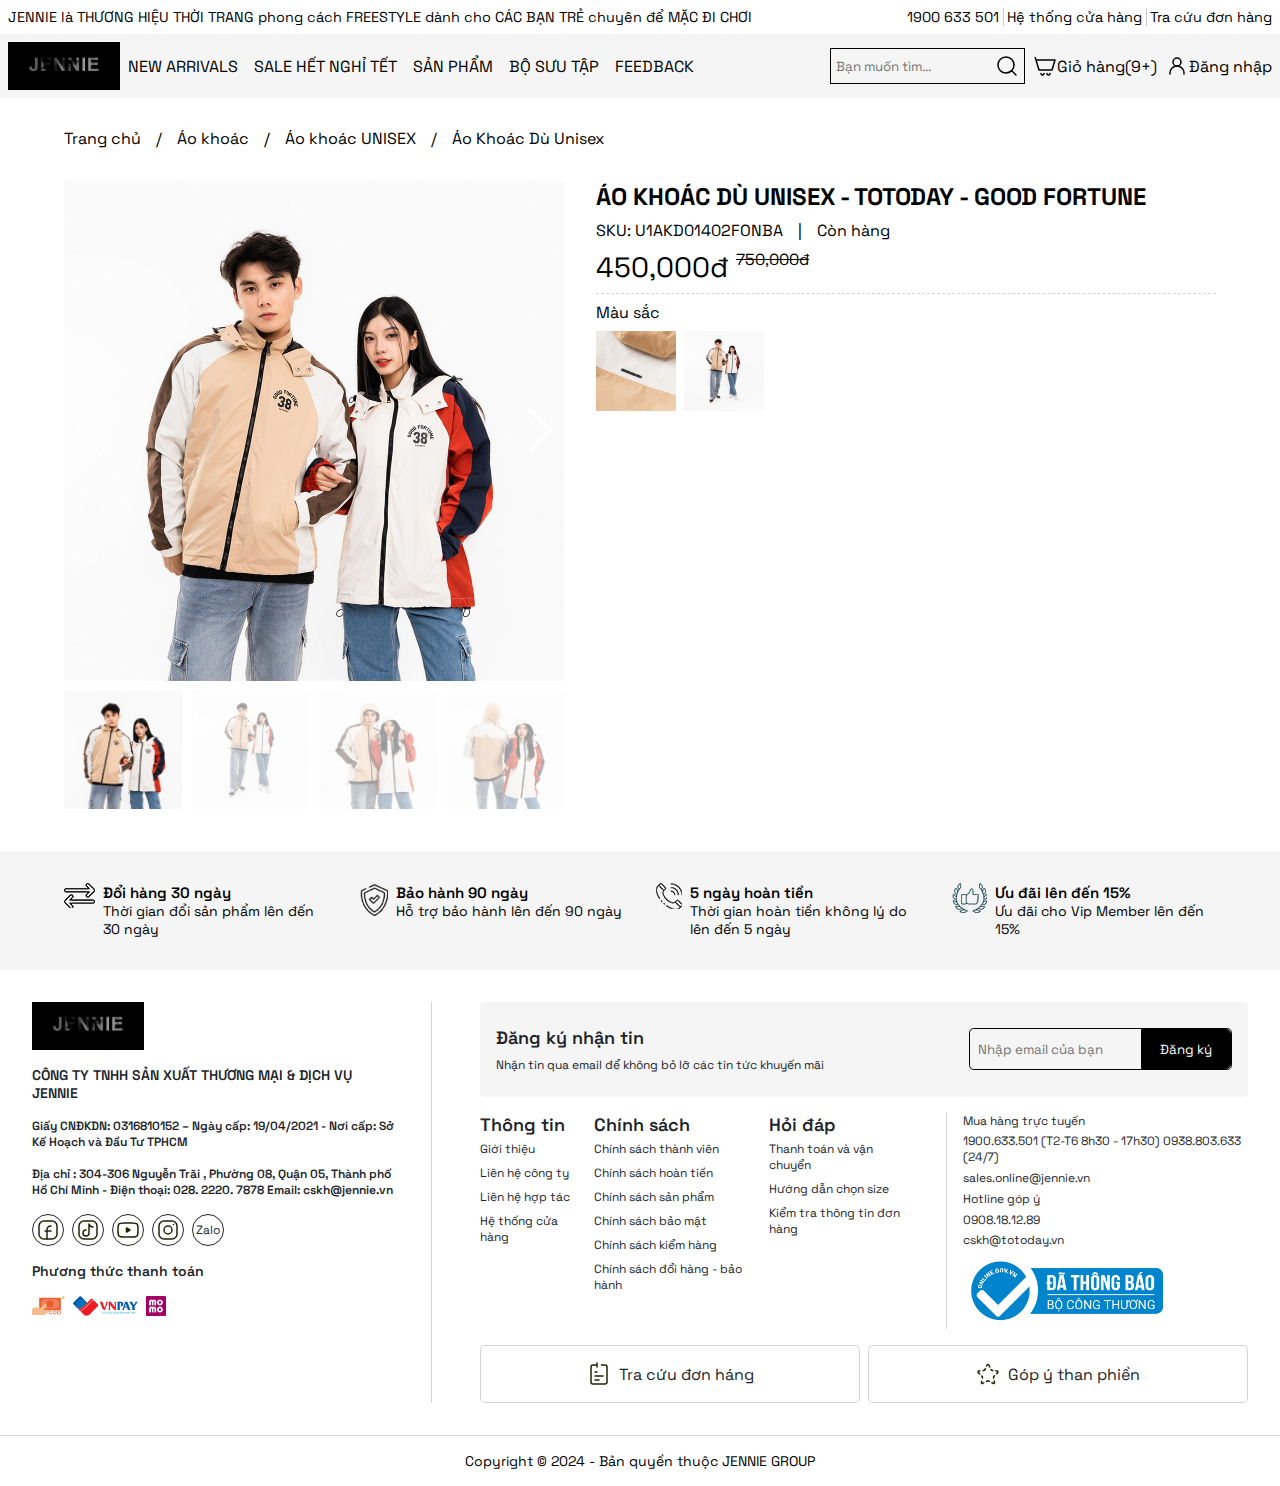
==== views/product.html @ e2b977ab "first commit" ====
<!DOCTYPE html>
<html lang="en">

<head>
    <meta charset="UTF-8">
    <meta name="viewport" content="width=device-width, initial-scale=1.0">
    <title>Sản phẩm</title>
    <link rel="shortcut icon" href="../images/logo.jpg">
    <link href="https://fonts.googleapis.com/css2?family=Space+Grotesk" rel="stylesheet">
    <link rel="stylesheet" href="https://cdn.jsdelivr.net/npm/swiper@11/swiper-bundle.min.css" />
    <link rel="stylesheet" href="../css/product.css">
    <link rel="stylesheet" href="../css/index.css">
</head>

<body>
    <header id="header_container">
        <div id="top_header">
            <p>JENNIE là THƯƠNG HIỆU THỜI TRANG phong cách FREESTYLE dành cho CÁC BẠN TRẺ chuyên để MẶC ĐI CHƠI</p>
            <ul>
                <li>1900 633 501</li>
                <li>Hệ thống cửa hàng</li>
                <li>Tra cứu đơn hàng</li>
            </ul>
        </div>
        <div id="header">
            <div id="left_header">
                <div id="bars_container_mobile">
                    <?xml version="1.0" encoding="UTF-8"?><svg width="24px" height="24px" stroke-width="1.5"
                        viewBox="0 0 24 24" fill="none" xmlns="http://www.w3.org/2000/svg" color="#000000">
                        <path d="M3 5H21" stroke="#000000" stroke-width="1.5" stroke-linecap="round"
                            stroke-linejoin="round"></path>
                        <path d="M3 12H21" stroke="#000000" stroke-width="1.5" stroke-linecap="round"
                            stroke-linejoin="round"></path>
                        <path d="M3 19H21" stroke="#000000" stroke-width="1.5" stroke-linecap="round"
                            stroke-linejoin="round"></path>
                    </svg>
                </div>
                <img class="logo" src="../images/logo.jpg" alt="logo">
                <ul id="menu">
                    <li>NEW ARRIVALS</li>
                    <li>SALE HẾT NGHỈ TẾT</li>
                    <li>SẢN PHẨM</li>
                    <li>BỘ SƯU TẬP</li>
                    <li>FEEDBACK</li>
                </ul>
            </div>
            <div id="right_header">
                <div id="search_container">
                    <input placeholder="Bạn muốn tìm..." />
                    <?xml version="1.0" encoding="UTF-8"?><svg width="24px" height="24px" viewBox="0 0 24 24"
                        stroke-width="1.5" fill="none" xmlns="http://www.w3.org/2000/svg" color="#000000">
                        <path d="M17 17L21 21" stroke="#000000" stroke-width="1.5" stroke-linecap="round"
                            stroke-linejoin="round"></path>
                        <path
                            d="M3 11C3 15.4183 6.58172 19 11 19C13.213 19 15.2161 18.1015 16.6644 16.6493C18.1077 15.2022 19 13.2053 19 11C19 6.58172 15.4183 3 11 3C6.58172 3 3 6.58172 3 11Z"
                            stroke="#000000" stroke-width="1.5" stroke-linecap="round" stroke-linejoin="round"></path>
                    </svg>
                </div>
                <div id="cart_container">
                    <?xml version="1.0" encoding="UTF-8"?><svg width="24px" height="24px" stroke-width="1.5"
                        viewBox="0 0 24 24" fill="none" xmlns="http://www.w3.org/2000/svg" color="#000000">
                        <path d="M3 6H22L19 16H6L3 6ZM3 6L2.25 3.5" stroke="#000000" stroke-width="1.5"
                            stroke-linecap="round" stroke-linejoin="round"></path>
                        <path d="M11 19.5C11 20.3284 10.3284 21 9.5 21C8.67157 21 8 20.3284 8 19.5" stroke="#000000"
                            stroke-width="1.5" stroke-linecap="round" stroke-linejoin="round"></path>
                        <path d="M17 19.5C17 20.3284 16.3284 21 15.5 21C14.6716 21 14 20.3284 14 19.5" stroke="#000000"
                            stroke-width="1.5" stroke-linecap="round" stroke-linejoin="round"></path>
                    </svg>
                    <p>Giỏ hàng</p>
                    <span>(9+)</span>
                </div>
                <div id="user_container">
                    <?xml version="1.0" encoding="UTF-8"?><svg width="24px" height="24px" stroke-width="1.5"
                        viewBox="0 0 24 24" fill="none" xmlns="http://www.w3.org/2000/svg" color="#000000">
                        <path d="M5 20V19C5 15.134 8.13401 12 12 12V12C15.866 12 19 15.134 19 19V20" stroke="#000000"
                            stroke-width="1.5" stroke-linecap="round" stroke-linejoin="round"></path>
                        <path
                            d="M12 12C14.2091 12 16 10.2091 16 8C16 5.79086 14.2091 4 12 4C9.79086 4 8 5.79086 8 8C8 10.2091 9.79086 12 12 12Z"
                            stroke="#000000" stroke-width="1.5" stroke-linecap="round" stroke-linejoin="round"></path>
                    </svg>
                    <p>Đăng nhập</p>
                </div>
            </div>
        </div>
    </header>
    <div id="search_form_container_mobile">
        <input placeholder="Bạn muốn tìm..." />
        <?xml version="1.0" encoding="UTF-8"?><svg width="24px" height="24px" viewBox="0 0 24 24" stroke-width="1.5"
            fill="none" xmlns="http://www.w3.org/2000/svg" color="#000000">
            <path d="M17 17L21 21" stroke="#000000" stroke-width="1.5" stroke-linecap="round" stroke-linejoin="round">
            </path>
            <path
                d="M3 11C3 15.4183 6.58172 19 11 19C13.213 19 15.2161 18.1015 16.6644 16.6493C18.1077 15.2022 19 13.2053 19 11C19 6.58172 15.4183 3 11 3C6.58172 3 3 6.58172 3 11Z"
                stroke="#000000" stroke-width="1.5" stroke-linecap="round" stroke-linejoin="round"></path>
        </svg>
    </div>
    <div id="menu_container_mobile">
        <div id="menu_mobile">
            <?xml version="1.0" encoding="UTF-8"?><svg id="close_menu_mobile" width="36px" height="36px"
                stroke-width="1.5" viewBox="0 0 24 24" fill="none" xmlns="http://www.w3.org/2000/svg" color="#000000">
                <path
                    d="M6.75827 17.2426L12.0009 12M17.2435 6.75736L12.0009 12M12.0009 12L6.75827 6.75736M12.0009 12L17.2435 17.2426"
                    stroke="#000000" stroke-width="1.5" stroke-linecap="round" stroke-linejoin="round"></path>
            </svg>
            <ul>
                <li>NEW ARRIVALS</li>
                <li>SALE HẾT NGHỈ TẾT</li>
                <li>SẢN PHẨM</li>
                <li>BỘ SƯU TẬP</li>
                <li>FEEDBACK</li>
            </ul>
        </div>
    </div>
    <div id="main_product_page">
        <ul class="navigation">
            <li>Trang chủ</li>
            <li>Áo khoác</li>
            <li>Áo khoác UNISEX</li>
            <li>Áo Khoác Dù Unisex</li>
        </ul>
        <div id="product_info_container">
            <div id="image_product_container">
                <div style="--swiper-navigation-color: #fff; --swiper-pagination-color: #fff" class="swiper mySwiper2">
                    <div class="swiper-wrapper">
                        <div class="swiper-slide" data-id="1">
                            <img src="../images/san_pham.jpeg" />
                        </div>
                        <div class="swiper-slide" data-id="2">
                            <img src="../images/san_pham_2.jpeg" />
                        </div>
                        <div class="swiper-slide" data-id="3">
                            <img src="../images/san_pham_3.jpeg" />
                        </div>
                        <div class="swiper-slide" data-id="4">
                            <img src="../images/san_pham_4.jpeg" />
                        </div>
                        <div class="swiper-slide" data-id="5">
                            <img src="../images/san_pham_5.jpeg" />
                        </div>
                        <div class="swiper-slide" data-id="6">
                            <img src="../images/san_pham_6.jpeg" />
                        </div>
                        <div class="swiper-slide" data-id="7">
                            <img src="../images/san_pham_7.jpeg" />
                        </div>
                    </div>
                    <div class="swiper-button-next"></div>
                    <div class="swiper-button-prev"></div>
                </div>
                <div thumbsSlider="" class="swiper mySwiper">
                    <div class="swiper-wrapper">
                        <div class="swiper-slide">
                            <img src="../images/san_pham.jpeg" />
                        </div>
                        <div class="swiper-slide">
                            <img src="../images/san_pham_2.jpeg" />
                        </div>
                        <div class="swiper-slide">
                            <img src="../images/san_pham_3.jpeg" />
                        </div>
                        <div class="swiper-slide">
                            <img src="../images/san_pham_4.jpeg" />
                        </div>
                        <div class="swiper-slide">
                            <img src="../images/san_pham_5.jpeg" />
                        </div>
                        <div class="swiper-slide">
                            <img src="../images/san_pham_6.jpeg" />
                        </div>
                        <div class="swiper-slide">
                            <img src="../images/san_pham_7.jpeg" />
                        </div>
                    </div>
                </div>
            </div>
            <div id="product_info_right_container">
                <h1>ÁO KHOÁC DÙ UNISEX - TOTODAY - GOOD FORTUNE</h1>
                <div id="sku_container">
                    <p>SKU: U1AKD01402FONBA</p>
                    <p>Còn hàng</p>
                </div>
                <div id="price_info_product">
                    <p>450,000đ</p>
                    <p>750,000đ</p>
                </div>
                <div id="color_info_product">
                    <p>Màu sắc</p>
                    <div id="color_container">
                        <img src="../images/san_pham_7.jpeg" data-id="7"/>
                        <img src="../images/san_pham_2.jpeg" data-id="2"/>
                    </div>
                </div>
            </div>
        </div>
    </div>
    <div id="footer">
        <div id="policy_container">
            <div class="policy">
                <div>
                    <img src="../images/anh_cam_ket_1.png" alt="policy">
                </div>
                <div>
                    <p>Đổi hàng 30 ngày</p>
                    <p>Thời gian đổi sản phẩm lên đến 30 ngày</p>
                </div>
            </div>
            <div class="policy">
                <div>
                    <img src="../images/anh_cam_ket_2.png" alt="policy">
                </div>
                <div>
                    <p>Bảo hành 90 ngày</p>
                    <p>Hỗ trợ bảo hành lên đến 90 ngày</p>
                </div>
            </div>
            <div class="policy">
                <div>
                    <img src="../images/anh_cam_ket_3.png" alt="policy">
                </div>
                <div>
                    <p>5 ngày hoàn tiền</p>
                    <p>Thời gian hoàn tiền không lý do lên đến 5 ngày</p>
                </div>
            </div>
            <div class="policy">
                <div>
                    <img src="../images/anh_cam_ket_4.png" alt="policy">
                </div>
                <div>
                    <p>Ưu đãi lên đến 15%</p>
                    <p>Ưu đãi cho Vip Member lên đến 15%</p>
                </div>
            </div>
        </div>
        <div id="footer_info">
            <div id="footer_info_left">
                <img class="logo" src="../images/logo.jpg" alt="logo">
                <p>CÔNG TY TNHH SẢN XUẤT THƯƠNG MẠI & DỊCH VỤ JENNIE</p>
                <p>Giấy CNĐKDN: 0316810152 – Ngày cấp: 19/04/2021 - Nơi cấp: Sở Kế Hoạch và Đầu Tư TPHCM</p>
                <p>Địa chỉ : 304-306 Nguyễn Trãi , Phường 08, Quận 05, Thành phố Hồ Chí Minh - Điện thoại: 028. 2220.
                    7878 Email: cskh@jennie.vn</p>
                <div id="contact_container">
                    <div>
                        <?xml version="1.0" encoding="UTF-8"?><svg width="24px" height="24px" stroke-width="1.5"
                            viewBox="0 0 24 24" fill="none" xmlns="http://www.w3.org/2000/svg" color="#212504">
                            <path
                                d="M21 8V16C21 18.7614 18.7614 21 16 21H8C5.23858 21 3 18.7614 3 16V8C3 5.23858 5.23858 3 8 3H16C18.7614 3 21 5.23858 21 8Z"
                                stroke="#212504" stroke-width="1.5" stroke-linecap="round" stroke-linejoin="round">
                            </path>
                            <path d="M11 21C11 18 11 15 11 12C11 9.8125 11.5 8 15 8" stroke="#212504" stroke-width="1.5"
                                stroke-linecap="round" stroke-linejoin="round"></path>
                            <path d="M9 13H11H15" stroke="#212504" stroke-width="1.5" stroke-linecap="round"
                                stroke-linejoin="round"></path>
                        </svg>
                    </div>
                    <div>
                        <?xml version="1.0" encoding="UTF-8"?><svg width="24px" height="24px" stroke-width="1.5"
                            viewBox="0 0 24 24" fill="none" xmlns="http://www.w3.org/2000/svg" color="#212504">
                            <path
                                d="M21 8V16C21 18.7614 18.7614 21 16 21H8C5.23858 21 3 18.7614 3 16V8C3 5.23858 5.23858 3 8 3H16C18.7614 3 21 5.23858 21 8Z"
                                stroke="#212504" stroke-width="1.5" stroke-linecap="round" stroke-linejoin="round">
                            </path>
                            <path
                                d="M10 12C8.34315 12 7 13.3431 7 15C7 16.6569 8.34315 18 10 18C11.6569 18 13 16.6569 13 15V6C13.3333 7 14.6 9 17 9"
                                stroke="#212504" stroke-width="1.5" stroke-linecap="round" stroke-linejoin="round">
                            </path>
                        </svg>
                    </div>
                    <div>
                        <?xml version="1.0" encoding="UTF-8"?><svg width="24px" height="24px" stroke-width="1.5"
                            viewBox="0 0 24 24" fill="none" xmlns="http://www.w3.org/2000/svg" color="#212504">
                            <path d="M14 12L10.5 14V10L14 12Z" fill="#212504" stroke="#212504" stroke-width="1.5"
                                stroke-linecap="round" stroke-linejoin="round"></path>
                            <path
                                d="M2 12.7075V11.2924C2 8.39705 2 6.94939 2.90549 6.01792C3.81099 5.08645 5.23656 5.04613 8.08769 4.96549C9.43873 4.92728 10.8188 4.8999 12 4.8999C13.1812 4.8999 14.5613 4.92728 15.9123 4.96549C18.7634 5.04613 20.189 5.08645 21.0945 6.01792C22 6.94939 22 8.39705 22 11.2924V12.7075C22 15.6028 22 17.0505 21.0945 17.9819C20.189 18.9134 18.7635 18.9537 15.9124 19.0344C14.5613 19.0726 13.1812 19.1 12 19.1C10.8188 19.1 9.43867 19.0726 8.0876 19.0344C5.23651 18.9537 3.81097 18.9134 2.90548 17.9819C2 17.0505 2 15.6028 2 12.7075Z"
                                stroke="#212504" stroke-width="1.5"></path>
                        </svg>
                    </div>
                    <div>
                        <?xml version="1.0" encoding="UTF-8"?><svg width="24px" height="24px" stroke-width="1.5"
                            viewBox="0 0 24 24" fill="none" xmlns="http://www.w3.org/2000/svg" color="#212504">
                            <path
                                d="M12 16C14.2091 16 16 14.2091 16 12C16 9.79086 14.2091 8 12 8C9.79086 8 8 9.79086 8 12C8 14.2091 9.79086 16 12 16Z"
                                stroke="#212504" stroke-width="1.5" stroke-linecap="round" stroke-linejoin="round">
                            </path>
                            <path
                                d="M3 16V8C3 5.23858 5.23858 3 8 3H16C18.7614 3 21 5.23858 21 8V16C21 18.7614 18.7614 21 16 21H8C5.23858 21 3 18.7614 3 16Z"
                                stroke="#212504" stroke-width="1.5"></path>
                            <path d="M17.5 6.51L17.51 6.49889" stroke="#212504" stroke-width="1.5"
                                stroke-linecap="round" stroke-linejoin="round"></path>
                        </svg>
                    </div>
                    <div>
                        <p>Zalo</p>
                    </div>
                </div>
                <p>Phương thức thanh toán</p>
                <div id="payment_container">
                    <img src="../images/cod.svg" alt="payment">
                    <img src="../images/vnpay.svg" alt="payment">
                    <img src="../images/logo_momo.png" alt="payment">
                </div>
            </div>
            <div id="footer_info_right">
                <div id="send_mail_to_register">
                    <div>
                        <p>Đăng ký nhận tin</p>
                        <p>Nhận tin qua email để không bỏ lỡ các tin tức khuyến mãi</p>
                    </div>
                    <div>
                        <input type="text" placeholder="Nhập email của bạn">
                        <button>Đăng ký</button>
                    </div>
                </div>
                <div id="footer_info_right_top">
                    <div id="footer_info_right_top_left">
                        <div>
                            <p>Thông tin</p>
                            <ul>
                                <li>Giới thiệu</li>
                                <li>Liên hệ công ty</li>
                                <li>Liên hệ hợp tác</li>
                                <li>Hệ thống cửa hàng</li>
                            </ul>
                        </div>
                        <div>
                            <p>Chính sách</p>
                            <ul>
                                <li>Chính sách thành viên</li>
                                <li>Chính sách hoàn tiền</li>
                                <li>Chính sách sản phẩm</li>
                                <li>Chính sách bảo mật</li>
                                <li>Chính sách kiểm hàng</li>
                                <li>Chính sách đổi hàng - bảo hành</li>
                            </ul>
                        </div>
                        <div>
                            <p>Hỏi đáp</p>
                            <ul>
                                <li>Thanh toán và vận chuyển</li>
                                <li>Hướng dẫn chọn size</li>
                                <li>Kiểm tra thông tin đơn hàng</li>
                            </ul>
                        </div>
                    </div>
                    <div id="footer_info_right_top_right">
                        <p>Mua hàng trực tuyến</p>
                        <p>1900.633.501 (T2-T6 8h30 - 17h30) 0938.803.633 (24/7)</p>
                        <p>sales.online@jennie.vn</p>
                        <p>Hotline góp ý</p>
                        <p>0908.18.12.89</p>
                        <p>cskh@totoday.vn</p>
                        <img src="../images/dathongbaobocongthuong.png" alt="image">
                    </div>
                </div>
                <div id="footer_info_right_bottom">
                    <div>
                        <?xml version="1.0" encoding="UTF-8"?><svg width="24px" height="24px" stroke-width="1.5"
                            viewBox="0 0 24 24" fill="none" xmlns="http://www.w3.org/2000/svg" color="#212504">
                            <path d="M8 14L16 14" stroke="#212504" stroke-width="1.5" stroke-linecap="round"
                                stroke-linejoin="round"></path>
                            <path d="M8 10L10 10" stroke="#212504" stroke-width="1.5" stroke-linecap="round"
                                stroke-linejoin="round"></path>
                            <path d="M8 18L12 18" stroke="#212504" stroke-width="1.5" stroke-linecap="round"
                                stroke-linejoin="round"></path>
                            <path
                                d="M10 3H6C4.89543 3 4 3.89543 4 5V20C4 21.1046 4.89543 22 6 22H18C19.1046 22 20 21.1046 20 20V5C20 3.89543 19.1046 3 18 3H14.5M10 3V1M10 3V5"
                                stroke="#212504" stroke-width="1.5" stroke-linecap="round" stroke-linejoin="round">
                            </path>
                        </svg>
                        <p>Tra cứu đơn háng</p>
                    </div>
                    <div>
                        <?xml version="1.0" encoding="UTF-8"?><svg width="24px" height="24px" stroke-width="1.5"
                            viewBox="0 0 24 24" fill="none" xmlns="http://www.w3.org/2000/svg" color="#212504">
                            <path
                                d="M13.8062 5L12.8151 3.00376C12.4817 2.33208 11.5184 2.33208 11.1849 3.00376L10.6894 4.00188"
                                stroke="#212504" stroke-width="1.5" stroke-linecap="round" stroke-linejoin="round">
                            </path>
                            <path d="M15.011 7.427L15.4126 8.23599L16.8648 8.44704" stroke="#212504" stroke-width="1.5"
                                stroke-linecap="round" stroke-linejoin="round"></path>
                            <path
                                d="M19.7693 8.86914L21.2215 9.08019C21.9668 9.1885 22.2639 10.0994 21.7243 10.6219L20.6736 11.6394"
                                stroke="#212504" stroke-width="1.5" stroke-linecap="round" stroke-linejoin="round">
                            </path>
                            <path d="M18.5724 13.6743L17.5217 14.6918L17.7697 16.1292" stroke="#212504"
                                stroke-width="1.5" stroke-linecap="round" stroke-linejoin="round"></path>
                            <path
                                d="M18.2656 19.0039L18.5135 20.4413C18.6409 21.1797 17.8614 21.7427 17.1945 21.394L15.8959 20.715"
                                stroke="#212504" stroke-width="1.5" stroke-linecap="round" stroke-linejoin="round">
                            </path>
                            <path d="M10.4279 19.5L12 18.678L13.2986 19.357" stroke="#212504" stroke-width="1.5"
                                stroke-linecap="round" stroke-linejoin="round"></path>
                            <path
                                d="M5.67145 19.3689L5.48645 20.4414C5.35908 21.1797 6.13859 21.7428 6.80546 21.3941L7.65273 20.9511"
                                stroke="#212504" stroke-width="1.5" stroke-linecap="round" stroke-linejoin="round">
                            </path>
                            <path d="M6.25259 16L6.47826 14.6917L5.78339 14.0188" stroke="#212504" stroke-width="1.5"
                                stroke-linecap="round" stroke-linejoin="round"></path>
                            <path
                                d="M3.69875 12L2.27575 10.6219C1.73617 10.0993 2.03322 9.18844 2.77852 9.08012L3.88926 8.9187"
                                stroke="#212504" stroke-width="1.5" stroke-linecap="round" stroke-linejoin="round">
                            </path>
                            <path d="M7 8.4666L8.58737 8.23591L9.39062 6.61792" stroke="#212504" stroke-width="1.5"
                                stroke-linecap="round" stroke-linejoin="round"></path>
                        </svg>
                        <p>Góp ý than phiền</p>
                    </div>
                </div>
            </div>
        </div>
        <div id="footer_bottom">
            <p>Copyright © 2024 - Bản quyền thuộc JENNIE GROUP</p>
        </div>
    </div>
</body>
<script src="https://cdnjs.cloudflare.com/ajax/libs/jquery/3.7.1/jquery.min.js"></script>
<script src="https://cdn.jsdelivr.net/npm/swiper@11/swiper-bundle.min.js"></script>
<script src="../js/index.js"></script>
<script src="../js/product.js"></script>
</html>
---- css/product.css ----
#main_product_page {
    margin: 8rem 4rem 2rem;
}

.navigation {
    display: flex;
    align-items: center;
    margin-bottom: 2rem;
}

.navigation li:not(:last-child):after {
    content: "/";
    margin: 0 15px;
}

#product_info_container{
    display: flex;
    gap: 2rem;
}

#product_info_right_container{
    width: 100%;
    display: flex;
    flex-direction: column;
    gap: 0.5rem;
}

#sku_container{
    display: flex;
}

#sku_container p:not(:last-child)::after{
    content: "|";
    margin: 0 15px;
}

#product_info_right_container h1{
    font-size: 24px;
}

#image_product_container{
    width: 500px;
    height: 100%;
}

.swiper {
    width: 100%;
    height: 300px;
    margin-left: auto;
    margin-right: auto;
}

.swiper-slide {
    background-size: cover;
    background-position: center;
}

.mySwiper2 {
    height: 80%;
    width: 100%;
}

.mySwiper {
    height: 20%;
    box-sizing: border-box;
    padding: 10px 0;
}

.mySwiper .swiper-slide {
    width: 25%;
    height: 100%;
    opacity: 0.4;
}

.mySwiper .swiper-slide-thumb-active {
    opacity: 1;
}

.swiper-slide img {
    display: block;
    width: 100%;
    height: 100%;
    object-fit: cover;
}

#price_info_product{
    display: flex;
    gap: 0.5rem;
    padding-bottom: 0.5rem;
    border-bottom: 1px dashed lightgray;
}

#price_info_product p:nth-child(1){
    font-size: 28px;
}

#price_info_product p:nth-child(2){
    text-decoration: line-through;
}

#color_container{
    display: flex;
    gap: 0.5rem;
    margin-top: 0.5rem;
}

#color_container img{
    width: 5rem;
}

@media only screen and (max-width: 800px) {
    #main_product_page{
        margin: 8rem 0.5rem 2rem;
    }

    #image_product_container{
        width: 100%;
    }

    #product_info_container{
        flex-direction: column;
    }

    .navigation{
        font-size: 0.8rem;
    }

    .navigation li:not(:last-child):after {
        content: "/";
        margin: 0 5px;
    }
    
}
---- css/index.css ----
* {
    margin: 0;
    padding: 0;
    box-sizing: border-box;
    font-family: "Space Grotesk", sans-serif;
    list-style-type: none;
    transition: 0.2s linear all;
}

::-webkit-scrollbar {
    width: 0.5rem;
    height: 0.5rem;
}

::-webkit-scrollbar-thumb {
    background-color: black;
}

::-webkit-scrollbar-track {
    background-color: #e5e5e5;
}

#header_container {
    position: fixed;
    width: 100%;
    top: 0;
    left: 0;
    z-index: 100;
}

#top_header {
    display: flex;
    align-items: center;
    background-color: white;
    padding: 0.5rem;
    font-size: 0.9rem;
    justify-content: space-between;
}

#top_header ul {
    display: flex;
    list-style-type: none;
    gap: 0.5rem;
    align-items: center;
}

#top_header ul li {
    position: relative;
}

#top_header ul li:not(:last-child):after {
    position: absolute;
    content: "";
    height: 100%;
    right: -5px;
    width: 0.05rem;
    background: #ccc;
}

#header {
    position: relative;
    width: 100%;
    height: 4rem;
    background-color: whitesmoke;
    display: flex;
    justify-content: space-between;
    align-items: center;
    padding: 0.5rem;
}

#bars_container_mobile {
    display: none;
}

#left_header {
    display: flex;
    gap: 0.5rem;
    align-items: center;
}

.logo {
    width: 7rem;
    height: 3rem;
    object-fit: cover;
}

#menu {
    display: flex;
    align-items: center;
    gap: 1rem;
}

#right_header {
    display: flex;
    align-items: center;
    gap: 0.5rem;
    justify-content: flex-end;
}

#search_container {
    display: flex;
    align-items: center;
    border: 1px solid black;
    padding: 0.3rem;
}

#search_container input {
    border: none;
    outline: none;
    background: none;
}

#cart_container {
    position: relative;
    display: flex;
    align-items: center;
}

#user_container {
    display: flex;
    align-items: center;
}

#search_form_container_mobile {
    display: none;
}

#search_form_container_mobile input {
    width: 100%;
    outline: none;
    border: none;
}

#menu_container_mobile {
    position: relative;
    display: none;
    width: 100%;
    height: 100vh;
    background-color: rgba(0, 0, 0, 0.5);
    position: fixed;
    top: 0;
    left: 0;
    z-index: 100;
}

#menu_mobile {
    display: flex;
    justify-content: center;
    align-items: center;
    position: relative;
    width: 70%;
    height: 100vh;
    background-color: white;
}

#menu_mobile ul {
    display: flex;
    flex-direction: column;
    justify-content: center;
    align-items: center;
    gap: 2rem;
}

#close_menu_mobile {
    position: absolute;
    top: 0.5rem;
    right: 0.5rem;
}

.swiper {
    width: 100%;
    height: 100%;
}

.swiper-slide {
    text-align: center;
    font-size: 18px;
    background: #fff;
    display: flex;
    justify-content: center;
    align-items: center;
}

.swiper-slide img {
    display: block;
    width: 100%;
    height: 100%;
    object-fit: cover;
}

#banner_slider{
    margin-top: 6rem;
}

.title_text{
    width: fit-content;
    position: relative;
    text-align: center;
    font-size: 24px;
    text-transform: uppercase;
}

.line p{
    position: relative;
    font-weight: 600;
    z-index: 10;
    background-color: white;
}

.line:before{
    content: "";
    width: 100%;
    height: 0.2rem;
    background-color: black;
    position: absolute;
    top: 50%;
    left: 0;
    transform: translateY(-50%);
}

.text_title_center{
    margin: 2rem auto;
    padding: 0 50px;
}

.text_title_left{
    margin: 0 4rem 2rem;
}

#catelory_container{
    display: grid;
    gap: 1rem;
    margin: 0 4rem 2rem;
    grid-template-columns: repeat(auto-fit, minmax(10rem, 1fr));
}

#catelory_container div{
    display: flex;
    justify-content: center;
    align-items: center;
    flex-direction: column;
    gap: 0.5rem;
    padding: 2rem 1rem;
    background-color: #e5ebec;
    border-radius: 0.5rem;
    color: #003644;
}

#catelory_container div:hover{
    background: #003644;
    color: #e5ebec;
}

#catelory_container div:hover .catelory_image{
    filter: invert(96%) sepia(6%) saturate(130%) hue-rotate(141deg) brightness(96%) contrast(98%);
}

#catelory_container div p:nth-child(2){
    font-weight: 700;
}

#catelory_container div p:nth-child(3){
    font-weight: 100;
    font-size: 14px;
    text-align: center;
}

.product_container{
    display: grid;
    gap: 1rem;
    margin: 0 4rem 2rem;
    grid-template-columns: repeat(4, 1fr);
}

.product{
    box-shadow: 2px 2px 11px hsla(0,3%,7%,.1)!important;
    border-radius: 0.3rem;
}

.product img{
    width: 100%;
    border-radius: 0.3rem 0.3rem 0 0;
}

.product h1{
    font-size: 14px;
    font-weight: 700;
    padding: 0 0.5rem;
    display: -webkit-box;
    overflow: hidden;
    -webkit-line-clamp: 2;
    -webkit-box-orient: vertical;
}

.product_bottom{
    display: flex;
    justify-content: space-between;
    align-items: center;
    padding: 0 0.5rem 0.5rem;
}

.price{
    display: flex;
    gap: 0.3rem;
}

.price p:nth-child(1){
    font-size: 14px;
}

.price p:nth-child(2){
    font-size: 12px;
    text-decoration: line-through;
}

.add_to_cart{
    display: flex;
    align-items: center;
    gap: 0.3rem;
    border: 1px solid #003644;
    padding: 0.2rem;
    font-size: 12px;
    border-radius: 0.2rem;
}

.add_to_cart img{
    width: 0.8rem;
    height: 0.8rem;
}

#collection_container{
    display: grid;
    grid-template-columns: repeat(3, 1fr);
    margin: 0 4rem;
    gap: 1rem;
    margin-bottom: 2rem;

}

.collection{
    position: relative;
    overflow: hidden;
}

.collection img{
    width: 100%;
    height: 100%;
    object-fit: cover;
}

.collection:hover img{
    transform: scale(1.1);
}

.collection_text{
    position: absolute;
    width: 100%;
    height: 100%;
    top: 0;
    left: 0;
    display: flex;
    align-items: flex-end;
    padding-left: 0.5rem;
    padding-bottom: 0.5rem;
    font-size: 23px;
    font-weight: 500;
    color: white;
    background-color: rgba(0, 0, 0, 0.5);
}

#policy_container{
    width: 100%;
    height: auto;
    display: grid;
    gap: 2rem;
    grid-template-columns: repeat(4, 1fr);
    padding: 2rem 4rem;
    background-color: whitesmoke;
}

.policy{
    display: flex;
    gap: 0.5rem;
}

.policy p:nth-child(1){
    font-size: 15px;
    font-weight: 600;
}

.policy p:nth-child(2){
    font-size: 14px;
    font-weight: 400;
}

#footer_info{
    display: grid;
    grid-template-columns: 1fr 2fr;
    padding: 2rem;
    gap: 1rem;
    color: rgb(33,37,43);
}

#footer_info_left{
    padding-right: 2rem;
    display: flex;
    flex-direction: column;
    gap: 1rem;
    border-right: 1px solid lightgray;
}

#footer_info_left p:nth-child(2), #footer_info_left p:nth-child(6){
    font-size: 14px;
    font-weight: 600;
}

#footer_info_left p:nth-child(3), #footer_info_left p:nth-child(4){
    font-size: 12px;
    font-weight: 600;
}

#contact_container{
    display: flex;
    align-items: center;
    gap: 0.5rem;
}

#contact_container div{
    width: 2rem;
    height: 2rem;
    display: flex;
    justify-content: center;
    align-items: center;
    border-radius: 50%;
    border: 1px solid rgb(33,37,43);
    font-size: 12px;
}

#payment_container{
    display: flex;
    align-items: center;
    gap: 0.5rem;
}

#payment_container img{
    height: 20px;
}

#footer_info_right{
    padding-left: 2rem;
}

#send_mail_to_register{
    display: flex;
    justify-content: space-between;
    align-items: center;
    background-color: whitesmoke;
    padding: 1.5rem 1rem;
    border-radius: 0.3rem;
}

#send_mail_to_register div:nth-child(1){
    display: flex;
    flex-direction: column;
    gap: 0.5rem;
}

#send_mail_to_register div:nth-child(1) p:nth-child(1){
    font-size: 18px;
    font-weight: 600;
}

#send_mail_to_register div:nth-child(1) p:nth-child(2){
    font-size: 12px;
}


#send_mail_to_register div:nth-child(2){
    border: 1px solid black;
    border-radius: 0.3rem;
}

#send_mail_to_register div:nth-child(2) input{
    border: none;
    background-color: whitesmoke;
    outline: none;
    height: 100%;
    padding-left: 0.5rem;
}

#send_mail_to_register div:nth-child(2) button{
    width: 90px;
    height: 40px;
    background-color: black;
    color: white;
    outline: none;
    border: 1px solid black;
    border-radius: 0 0.3rem 0.3rem 0;
}

#footer_info_right_top{
    margin-top: 1rem;
    display: flex;
    gap: 1rem;
}

#footer_info_right_top_left{
    display: flex;
    gap: 1rem;
    padding-right: 2rem;
    border-right: 1px solid lightgray;
}

#footer_info_right_top_left p{
    font-size: 18px;
    font-weight: 600;
    margin-bottom: 5px;
}

#footer_info_right_top_left li{
   font-size: 12px;
}

#footer_info_right_top_left ul{
    display: flex;
    flex-direction: column;
    gap: 0.5rem;
}

#footer_info_right_top_right{
    font-size: 12px;
    display: flex;
    flex-direction: column;
    gap: 0.3rem;
}

#footer_info_right_top_right img{
    width: 200px;
    height: auto;
}

#footer_bottom{
    border-top: 1px solid lightgray;
    text-align: center;
    padding: 1rem 0;
    font-size: 14px;
}

#footer_info_right_bottom{
    display: grid;
    gap: 0.5rem;
    margin-top: 1rem;
    grid-template-columns: repeat(2, 1fr);
}

#footer_info_right_bottom div{
    display: flex;
    justify-content: center;
    align-items: center;
    gap: 0.5rem;
    padding: 1rem;
    border: 1px solid black;
    border: 1px solid lightgray;
    border-radius: 0.3rem;
}

@media only screen and (max-width: 1200px) {
    #menu {
        display: none;
    }

    #bars_container_mobile {
        display: flex;
        align-items: center;
    }

    #top_header {
        display: none;
    }

    #search_form_container_mobile {
        width: 100%;
        position: fixed;
        display: flex;
        justify-content: space-between;
        top: 4rem;
        left: 0;
        padding: 0.5rem;
        border-bottom: 1px solid lightgray;
        background-color: white;
        z-index: 100;
    }

    #banner_slider{
        margin-top: 6.55rem;
    }

    .product_bottom{
        display: flex;
        align-items: flex-start;
        gap: 0.2rem;
        flex-direction: column;
    }

    .add_to_cart{
        width: 100%;
        justify-content: center;
        align-items: center;
    }

    .product_container{
        grid-template-columns: repeat(3, 1fr);
    }

    #footer_info{
        grid-template-columns: 1fr;
    }

    #footer_info_right{
        padding-left: 0;
    }

    #send_mail_to_register{
        flex-direction: column;
        gap: 0.5rem;
        align-items: flex-start;
        padding: 0.5rem;
    }

    #footer_info_left{
        border: none;
    }

    #footer_info_right_top{
        flex-direction: column;
    }

    #footer_info_right_top_left{
        border: none;
        flex-direction: column;
    }
}

@media only screen and (max-width: 800px) {
    #cart_container p {
        display: none;
    }

    #user_container p {
        display: none;
    }

    #search_container {
        display: none;
    }

    #catelory_container{
        margin: 0 1rem 2rem;
    }

    .product_container{
        margin: 0 1rem 2rem;
    }

    .text_title_left{
        margin: 0 1rem 2rem;
    }

    #collection_container{
        margin: 0 1rem 2rem;
        grid-template-columns: 1fr;
    }

    #policy_container{
        padding: 1rem 2rem;
        grid-template-columns: 1fr;
    }

    .product_container{
        grid-template-columns: repeat(2, 1fr);
    }

    #footer_info_right_bottom{
        grid-template-columns: 1fr;
    }
}
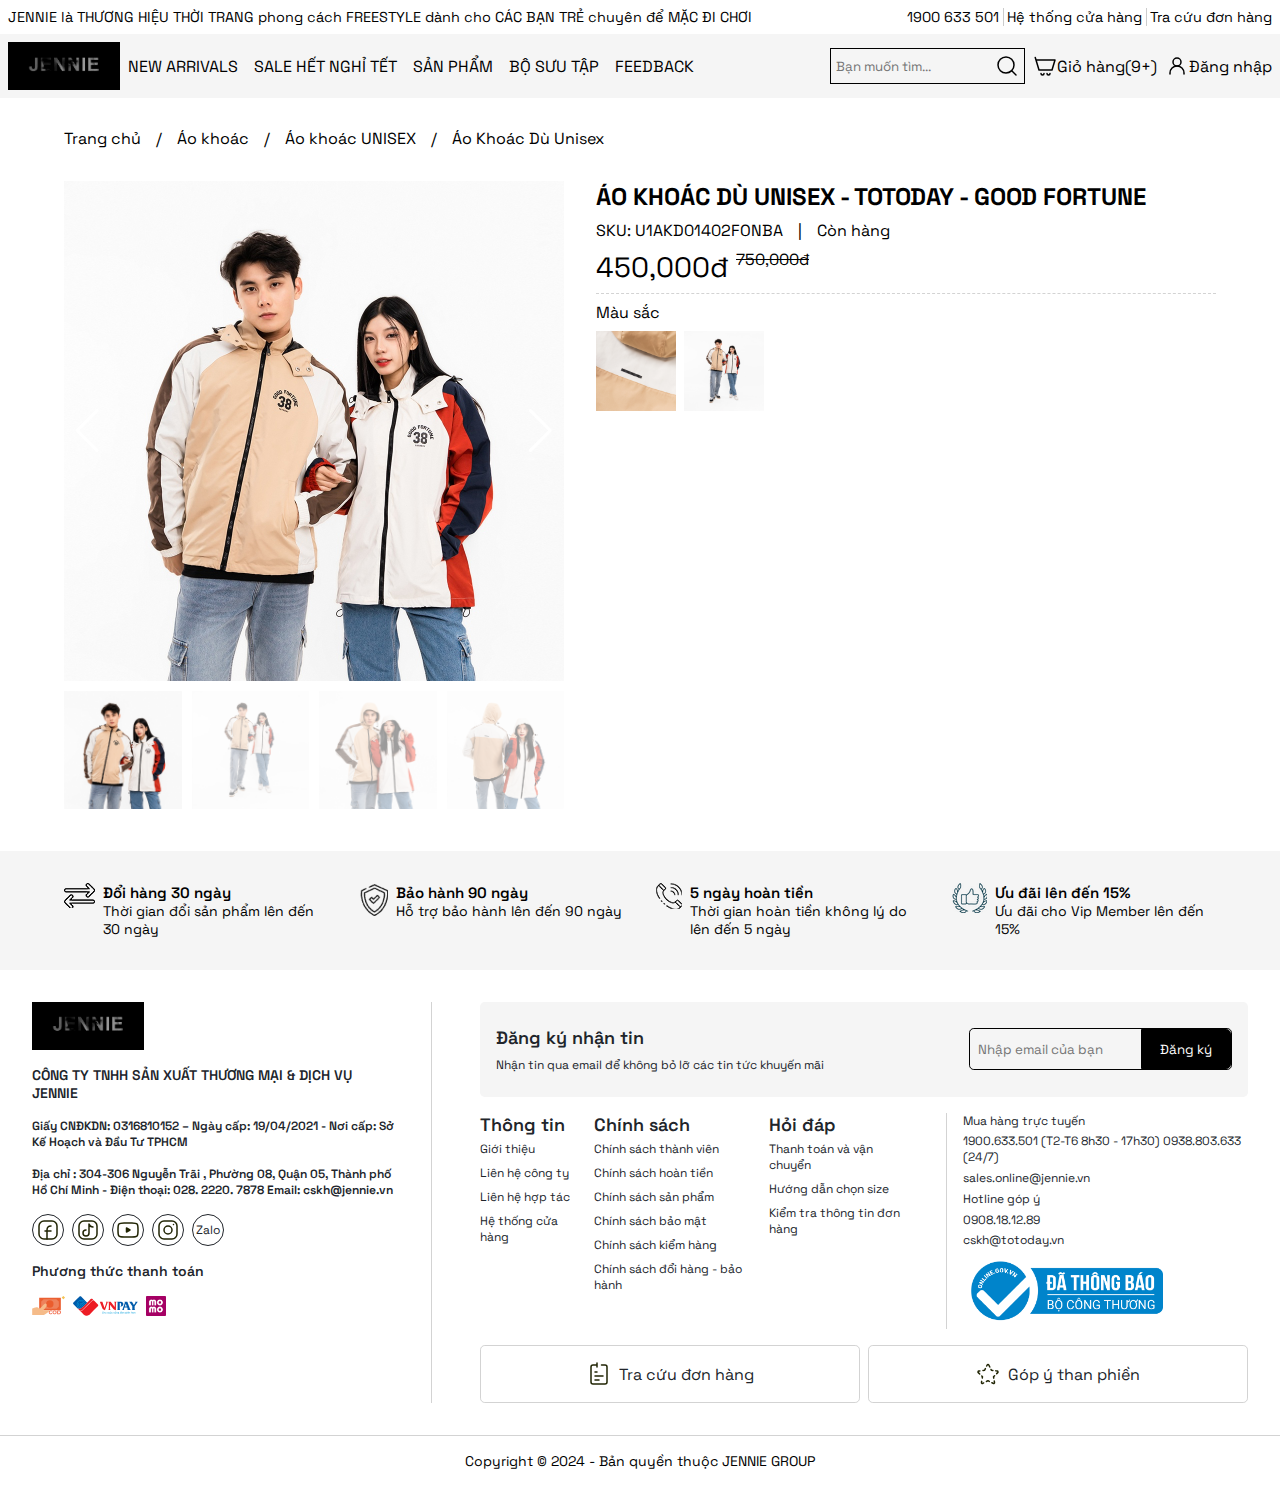
==== commit 304b52aa: "my changes" ====
--- a/views/product.html
+++ b/views/product.html
@@ -368,7 +368,7 @@
                                 stroke="#212504" stroke-width="1.5" stroke-linecap="round" stroke-linejoin="round">
                             </path>
                         </svg>
-                        <p>Tra cứu đơn háng</p>
+                        <p>Tra cứu đơn hàng</p>
                     </div>
                     <div>
                         <?xml version="1.0" encoding="UTF-8"?><svg width="24px" height="24px" stroke-width="1.5"
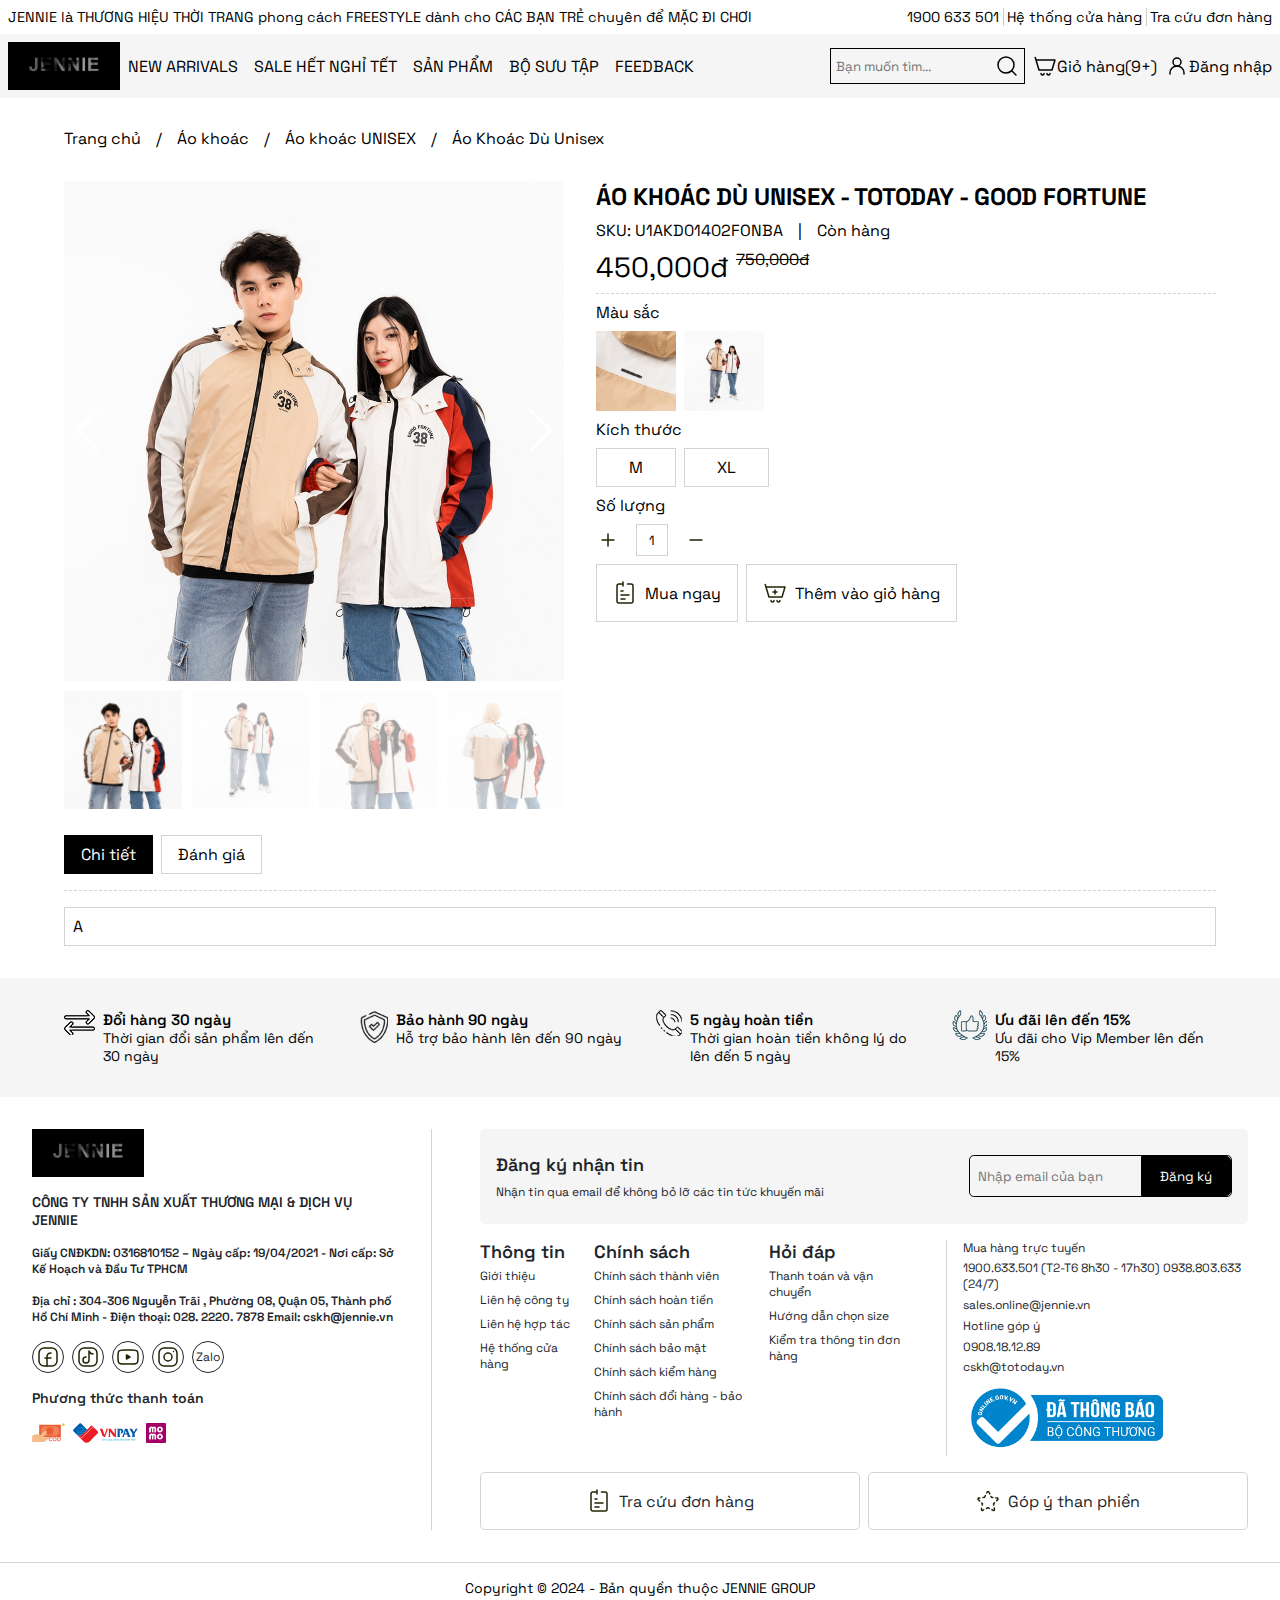
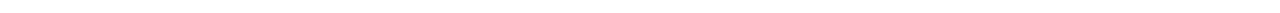
==== commit 09eb547d: "my changes" ====
--- a/views/product.html
+++ b/views/product.html
@@ -183,13 +183,52 @@
                     <p>450,000đ</p>
                     <p>750,000đ</p>
                 </div>
-                <div id="color_info_product">
+                <div>
                     <p>Màu sắc</p>
                     <div id="color_container">
                         <img src="../images/san_pham_7.jpeg" data-id="7"/>
                         <img src="../images/san_pham_2.jpeg" data-id="2"/>
                     </div>
                 </div>
+                <div>
+                    <p>Kích thước</p>
+                    <div id="size_container">
+                        <p>M</p>
+                        <p>XL</p>
+                    </div>
+                </div>
+                <div>
+                    <p>Số lượng</p>
+                    <div id="quantity_container">
+                        <?xml version="1.0" encoding="UTF-8"?><svg id="plus_quantity" width="24px" height="24px" stroke-width="1.5" viewBox="0 0 24 24" fill="none" xmlns="http://www.w3.org/2000/svg" color="#212504"><path d="M6 12H12M18 12H12M12 12V6M12 12V18" stroke="#212504" stroke-width="1.5" stroke-linecap="round" stroke-linejoin="round"></path></svg>
+                        <input type="number" id="quantity_add_to_cart" value="1">
+                        <?xml version="1.0" encoding="UTF-8"?><svg id="minus_quantity" width="24px" height="24px" stroke-width="1.5" viewBox="0 0 24 24" fill="none" xmlns="http://www.w3.org/2000/svg" color="#212504"><path d="M6 12H18" stroke="#212504" stroke-width="1.5" stroke-linecap="round" stroke-linejoin="round"></path></svg>
+                    </div>
+                </div>
+                <div id="product_info_right_button_container">
+                    <div>
+                        <?xml version="1.0" encoding="UTF-8"?><svg width="24px" height="24px" stroke-width="1.5" viewBox="0 0 24 24" fill="none" xmlns="http://www.w3.org/2000/svg" color="#212504"><path d="M8 14L16 14" stroke="#212504" stroke-width="1.5" stroke-linecap="round" stroke-linejoin="round"></path><path d="M8 10L10 10" stroke="#212504" stroke-width="1.5" stroke-linecap="round" stroke-linejoin="round"></path><path d="M8 18L12 18" stroke="#212504" stroke-width="1.5" stroke-linecap="round" stroke-linejoin="round"></path><path d="M10 3H6C4.89543 3 4 3.89543 4 5V20C4 21.1046 4.89543 22 6 22H18C19.1046 22 20 21.1046 20 20V5C20 3.89543 19.1046 3 18 3H14.5M10 3V1M10 3V5" stroke="#212504" stroke-width="1.5" stroke-linecap="round" stroke-linejoin="round"></path></svg>
+                        <p>Mua ngay</p>
+                    </div>
+                    <div>
+                        <?xml version="1.0" encoding="UTF-8"?><svg width="24px" height="24px" stroke-width="1.5" viewBox="0 0 24 24" fill="none" xmlns="http://www.w3.org/2000/svg" color="#212504"><path d="M3 6H22L19 16H6L3 6ZM3 6L2.25 3.5" stroke="#212504" stroke-width="1.5" stroke-linecap="round" stroke-linejoin="round"></path><path d="M9.99219 11H11.9922M13.9922 11H11.9922M11.9922 11V9M11.9922 11V13" stroke="#212504" stroke-width="1.5" stroke-linecap="round" stroke-linejoin="round"></path><path d="M11 19.5C11 20.3284 10.3284 21 9.5 21C8.67157 21 8 20.3284 8 19.5" stroke="#212504" stroke-width="1.5" stroke-linecap="round" stroke-linejoin="round"></path><path d="M17 19.5C17 20.3284 16.3284 21 15.5 21C14.6716 21 14 20.3284 14 19.5" stroke="#212504" stroke-width="1.5" stroke-linecap="round" stroke-linejoin="round"></path></svg>
+                        <p>Thêm vào giỏ hàng</p>
+                    </div>
+                </div>
+            </div>
+        </div>
+        <div id="bottom_main_product_page">
+            <div id="tab_container">
+                <p data-tab="0">Chi tiết</p>
+                <p data-tab="1">Đánh giá</p>
+            </div>
+        </div>
+        <div id="tab_content_container">
+            <div class="tab_content">
+                <p>A</p>
+            </div>
+            <div class="tab_content">
+                <p>B</p>
             </div>
         </div>
     </div>
--- a/css/product.css
+++ b/css/product.css
@@ -108,6 +108,86 @@
     width: 5rem;
 }
 
+#size_container{
+    display: flex;
+    gap: 0.5rem;
+    margin-top: 0.5rem;
+}
+
+#size_container p{
+    border: 1px solid black;
+    padding: 0.5rem 2rem;
+    border: 1px solid lightgray;
+}
+
+#quantity_container{
+    display: flex;
+    gap: 1rem;
+    margin-top: 0.5rem;
+    align-items: center;
+}
+
+#quantity_container input{
+    width: 2rem;
+    height: 2rem;
+    text-align: center;
+    outline: none;
+    border: 1px solid lightgray;
+}
+
+#product_info_right_button_container{
+    display: flex;
+    gap: 0.5rem;
+}
+
+#product_info_right_button_container div{
+    display: flex;
+    align-items: center;
+    gap: 0.5rem;
+    border: 1px solid lightgray;
+    padding: 1rem;
+}
+
+#product_info_right_button_container div:hover{
+    border: 1px solid black;
+}
+
+#bottom_main_product_page{
+    margin-top: 1rem;
+    padding-bottom: 1rem;
+    border-bottom: 1px dashed lightgray;
+}
+
+#tab_container{
+    display: flex;
+    gap: 0.5rem;
+}
+
+#tab_container p{
+    border: 1px solid lightgray;
+    padding: 0.5rem 1rem;
+}
+
+#tab_container p:nth-child(1){
+    background-color: black;
+    color: white;
+    border: 1px solid black;
+}
+
+#tab_content_container{
+    margin-top: 1rem;
+    border: 1px solid lightgray;
+    padding: 0.5rem;
+}
+
+.tab_content{
+    display: none;
+}
+
+.tab_content:nth-child(1){
+    display: flex;
+}
+
 @media only screen and (max-width: 800px) {
     #main_product_page{
         margin: 8rem 0.5rem 2rem;
--- a/css/index.css
+++ b/css/index.css
@@ -18,6 +18,16 @@
 
 ::-webkit-scrollbar-track {
     background-color: #e5e5e5;
+}
+
+input::-webkit-outer-spin-button,
+input::-webkit-inner-spin-button {
+  -webkit-appearance: none;
+  margin: 0;
+}
+
+input[type=number] {
+  -moz-appearance-: textfield;
 }
 
 #header_container {
